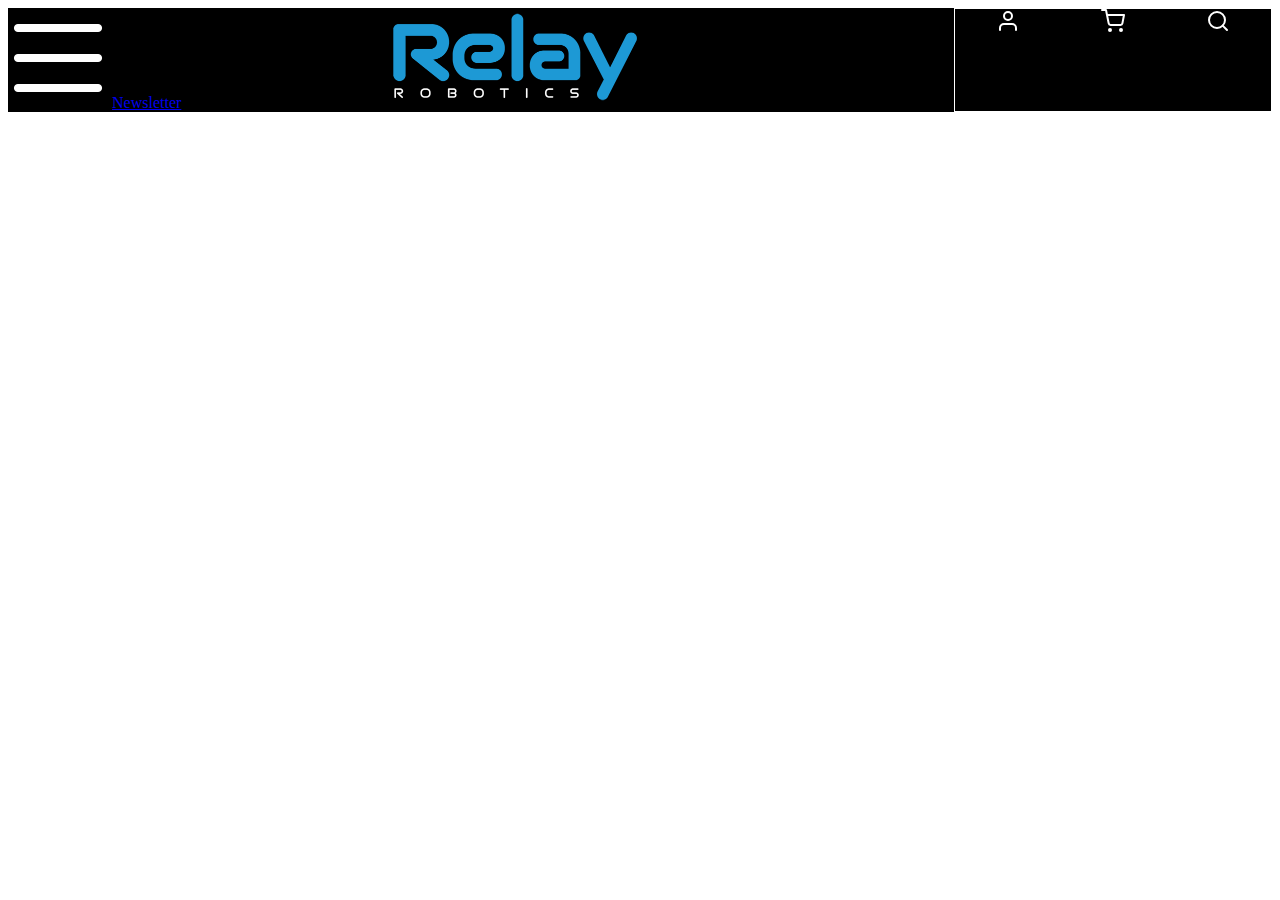
==== index.html @ feb7f536 "first commit" ====
<!DOCTYPE html>
<html lang="en">
<head>
    <meta charset="UTF-8">
    <meta name="viewport" content="width=device-width, initial-scale=1.0">
    <title>Relay Robotics</title>

    <link href="https://fonts.googleapis.com/css2?family=Raleway:wght@600&display=swap" rel="stylesheet"> 
    <link rel="preconnect" href="https://fonts.googleapis.com">
    <link rel="preconnect" href="https://fonts.gstatic.com" crossorigin>

    <link rel="stylesheet" href="css/style.css">
</head>
<body>
    <div class="nav-bar">
        <div class="nav-left">
            <!-- hamburger -->
            <img class="hamburger" src="css/images/hamburger-rounded.png" alt="hamburger-icon" />
            <!-- newsletter -->
            <a href="#">Newsletter</a>
        </div>
        <div class="nav-middle">
            <!-- logo -->
            <img class="logo" src="css/images/logo.png" alt="Logo"></img>
        </div>
        <div class="nav-right">
            <!-- profile -->
            <svg xmlns="http://www.w3.org/2000/svg" width="24" height="24" viewBox="0 0 24 24" fill="none" stroke="white" stroke-width="2" stroke-linecap="round" stroke-linejoin="round" class="feather feather-user"><path d="M20 21v-2a4 4 0 0 0-4-4H8a4 4 0 0 0-4 4v2"></path><circle cx="12" cy="7" r="4"></circle></svg>
            <!-- cart -->
            <svg xmlns="http://www.w3.org/2000/svg" width="24" height="24" viewBox="0 0 24 24" fill="none" stroke="white" stroke-width="2" stroke-linecap="round" stroke-linejoin="round" class="feather feather-shopping-cart"><circle cx="9" cy="21" r="1"></circle><circle cx="20" cy="21" r="1"></circle><path d="M1 1h4l2.68 13.39a2 2 0 0 0 2 1.61h9.72a2 2 0 0 0 2-1.61L23 6H6"></path></svg>
            <!-- search -->
            <svg xmlns="http://www.w3.org/2000/svg" width="24" height="24" viewBox="0 0 24 24" fill="none" stroke="white" stroke-width="2" stroke-linecap="round" stroke-linejoin="round" class="feather feather-search"><circle cx="11" cy="11" r="8"></circle><line x1="21" y1="21" x2="16.65" y2="16.65"></line></svg>
        </div>
    </div>
    
    <div class="inner-content">

    </div>

</body>
</html>
---- css/style.css ----
body {

}

.nav-bar {
    margin: 0;

    display: flex;
    justify-content: space-between;

    background-color: black;
}

.logo {
    width: 50%;
    height: auto;
}

.inner-content{
    background-image: url("images/homepage-background.png");
}

.nav-middle {

}

.nav-left {
    width: 25%;
}

.nav-right {
    width: 25%;

    display: flex;
    justify-content: space-around;
    border: 1px solid white;
}
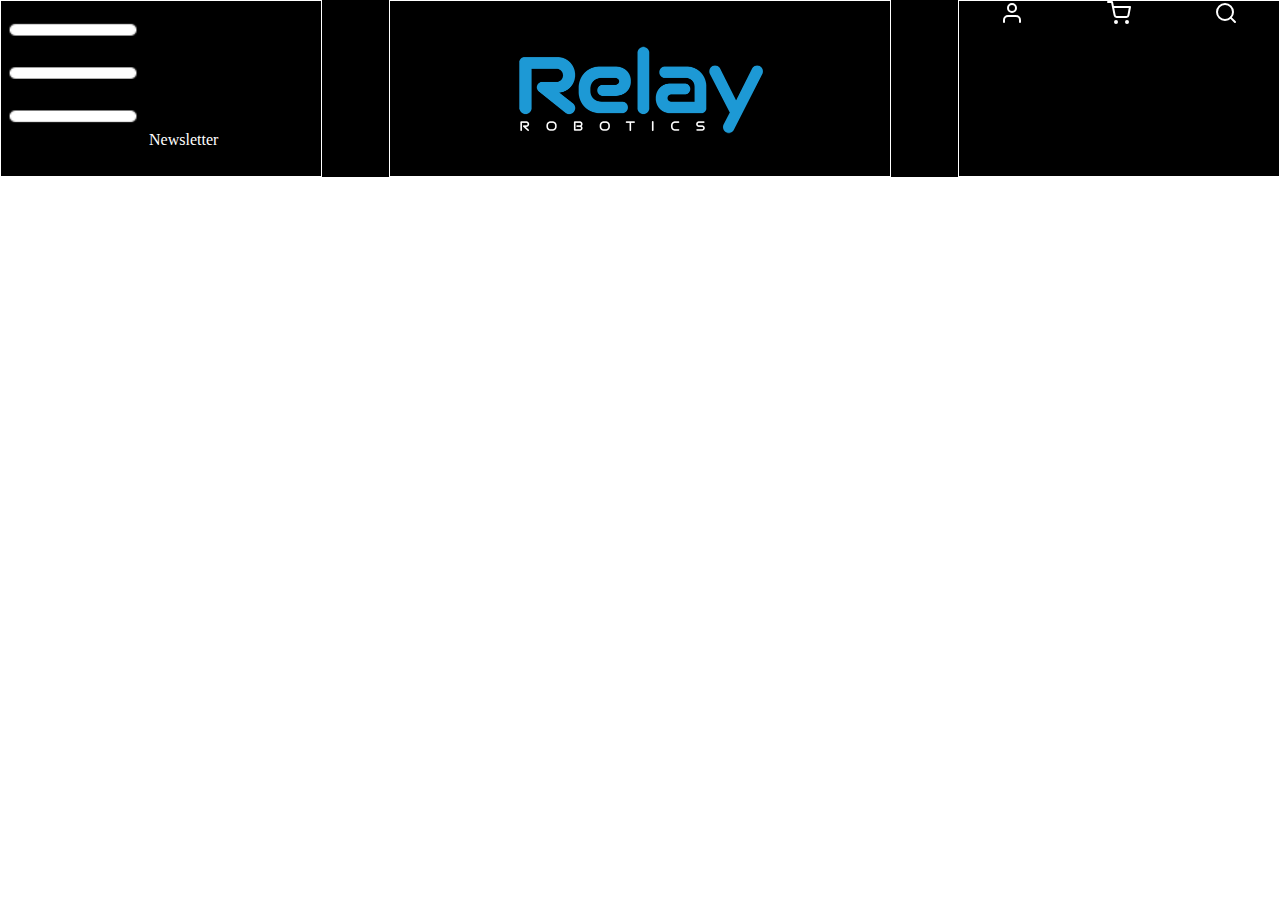
==== commit 667e0d9e: "nav bar partially complete" ====
--- a/index.html
+++ b/index.html
@@ -17,7 +17,7 @@
             <!-- hamburger -->
             <img class="hamburger" src="css/images/hamburger-rounded.png" alt="hamburger-icon" />
             <!-- newsletter -->
-            <a href="#">Newsletter</a>
+            <a class="newsletter" href="#">Newsletter</a>
         </div>
         <div class="nav-middle">
             <!-- logo -->
--- a/css/style.css
+++ b/css/style.css
@@ -1,5 +1,5 @@
 body {
-
+    margin: 0;
 }
 
 .nav-bar {
@@ -13,7 +13,8 @@
 
 .logo {
     width: 50%;
-    height: auto;
+    margin: 8% auto;
+    display: block;
 }
 
 .inner-content{
@@ -21,17 +22,35 @@
 }
 
 .nav-middle {
-
+    border: 1px solid white;
 }
 
 .nav-left {
     width: 25%;
+    border: 1px solid white;
+}
+
+.hamburger-div, .newsletter-div {
+}
+
+.newsletter {
+    color: white;
+    text-decoration: none;
+    margin: auto;
+    
+    display: inline-block;
 }
 
 .nav-right {
     width: 25%;
-
+    
     display: flex;
     justify-content: space-around;
     border: 1px solid white;
+}
+
+.hamburger {
+    display: inline-block;
+    position: relative;
+    width: 45%;
 }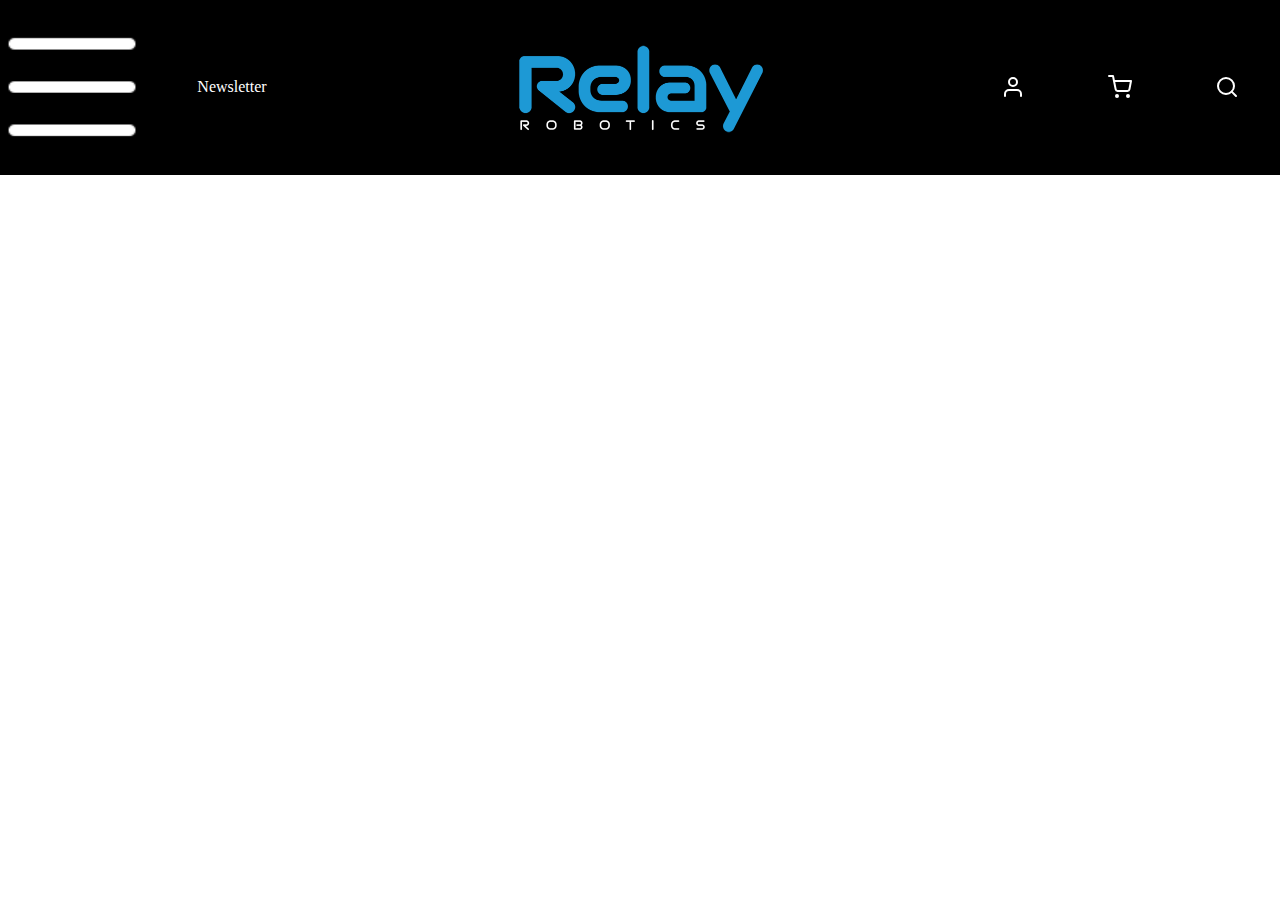
==== commit 0530d31a: "basic nav-bar spacing completed" ====
--- a/index.html
+++ b/index.html
@@ -14,22 +14,26 @@
 <body>
     <div class="nav-bar">
         <div class="nav-left">
-            <!-- hamburger -->
-            <img class="hamburger" src="css/images/hamburger-rounded.png" alt="hamburger-icon" />
-            <!-- newsletter -->
-            <a class="newsletter" href="#">Newsletter</a>
+            <div class="nav-left-inner">
+                <!-- hamburger -->
+                <img class="hamburger" src="css/images/hamburger-rounded.png" alt="hamburger-icon" />
+                <!-- newsletter -->
+                <a class="newsletter" href="#">Newsletter</a>
+            </div>
         </div>
         <div class="nav-middle">
             <!-- logo -->
             <img class="logo" src="css/images/logo.png" alt="Logo"></img>
         </div>
         <div class="nav-right">
-            <!-- profile -->
-            <svg xmlns="http://www.w3.org/2000/svg" width="24" height="24" viewBox="0 0 24 24" fill="none" stroke="white" stroke-width="2" stroke-linecap="round" stroke-linejoin="round" class="feather feather-user"><path d="M20 21v-2a4 4 0 0 0-4-4H8a4 4 0 0 0-4 4v2"></path><circle cx="12" cy="7" r="4"></circle></svg>
-            <!-- cart -->
-            <svg xmlns="http://www.w3.org/2000/svg" width="24" height="24" viewBox="0 0 24 24" fill="none" stroke="white" stroke-width="2" stroke-linecap="round" stroke-linejoin="round" class="feather feather-shopping-cart"><circle cx="9" cy="21" r="1"></circle><circle cx="20" cy="21" r="1"></circle><path d="M1 1h4l2.68 13.39a2 2 0 0 0 2 1.61h9.72a2 2 0 0 0 2-1.61L23 6H6"></path></svg>
-            <!-- search -->
-            <svg xmlns="http://www.w3.org/2000/svg" width="24" height="24" viewBox="0 0 24 24" fill="none" stroke="white" stroke-width="2" stroke-linecap="round" stroke-linejoin="round" class="feather feather-search"><circle cx="11" cy="11" r="8"></circle><line x1="21" y1="21" x2="16.65" y2="16.65"></line></svg>
+            <div class="nav-right-inner">
+                <!-- profile -->
+                <svg xmlns="http://www.w3.org/2000/svg" width="24" height="24" viewBox="0 0 24 24" fill="none" stroke="white" stroke-width="2" stroke-linecap="round" stroke-linejoin="round" class="feather feather-user"><path d="M20 21v-2a4 4 0 0 0-4-4H8a4 4 0 0 0-4 4v2"></path><circle cx="12" cy="7" r="4"></circle></svg>
+                <!-- cart -->
+                <svg xmlns="http://www.w3.org/2000/svg" width="24" height="24" viewBox="0 0 24 24" fill="none" stroke="white" stroke-width="2" stroke-linecap="round" stroke-linejoin="round" class="feather feather-shopping-cart"><circle cx="9" cy="21" r="1"></circle><circle cx="20" cy="21" r="1"></circle><path d="M1 1h4l2.68 13.39a2 2 0 0 0 2 1.61h9.72a2 2 0 0 0 2-1.61L23 6H6"></path></svg>
+                <!-- search -->
+                <svg xmlns="http://www.w3.org/2000/svg" width="24" height="24" viewBox="0 0 24 24" fill="none" stroke="white" stroke-width="2" stroke-linecap="round" stroke-linejoin="round" class="feather feather-search"><circle cx="11" cy="11" r="8"></circle><line x1="21" y1="21" x2="16.65" y2="16.65"></line></svg>
+            </div>
         </div>
     </div>
     
--- a/css/style.css
+++ b/css/style.css
@@ -21,16 +21,15 @@
     background-image: url("images/homepage-background.png");
 }
 
-.nav-middle {
-    border: 1px solid white;
+.nav-left {
+    width: 25%;
+    display: flex;
+    flex-direction: column;
+    justify-content: center;
 }
 
-.nav-left {
-    width: 25%;
-    border: 1px solid white;
-}
-
-.hamburger-div, .newsletter-div {
+.nav-left-inner {
+    display: flex;
 }
 
 .newsletter {
@@ -45,12 +44,17 @@
     width: 25%;
     
     display: flex;
-    justify-content: space-around;
-    border: 1px solid white;
+    flex-direction: column;
+    justify-content: center;
 }
 
 .hamburger {
     display: inline-block;
     position: relative;
     width: 45%;
+}
+
+.nav-right-inner {
+    display: flex;
+    justify-content: space-around;
 }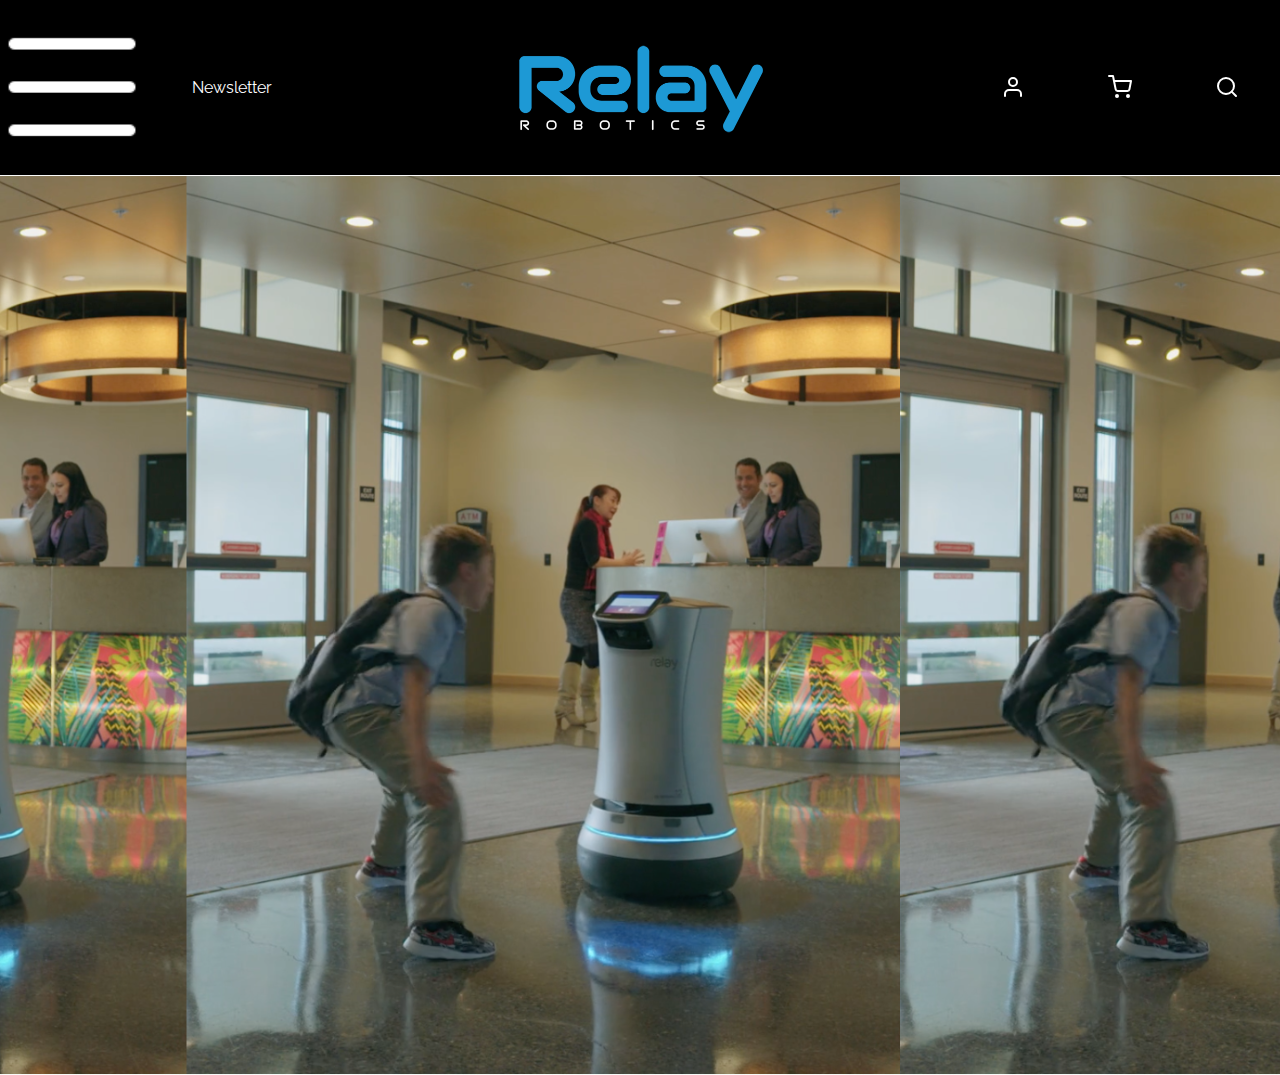
==== commit 3f80ba55: "mascot image partial update" ====
--- a/index.html
+++ b/index.html
@@ -11,6 +11,7 @@
 
     <link rel="stylesheet" href="css/style.css">
 </head>
+
 <body>
     <div class="nav-bar">
         <div class="nav-left">
--- a/css/style.css
+++ b/css/style.css
@@ -1,13 +1,20 @@
+:root {
+    --blue: #2C69B2
+    --white: #ffffff;
+  }
+
 body {
+    font-family: 'Raleway', sans-serif;
+    /* background: url("./images/homepage-background.png"); */
+    background-position: center center;
+    background-size: cover;
     margin: 0;
 }
 
 .nav-bar {
     margin: 0;
-
     display: flex;
     justify-content: space-between;
-
     background-color: black;
 }
 
@@ -18,7 +25,11 @@
 }
 
 .inner-content{
-    background-image: url("images/homepage-background.png");
+    background-image: url("images/background-img.png");
+    background-position-x: 900px;
+    width: 100%;
+    height: 100vh;
+    background-size: auto 100%;
 }
 
 .nav-left {
@@ -42,10 +53,96 @@
 
 .nav-right {
     width: 25%;
-    
     display: flex;
     flex-direction: column;
     justify-content: center;
+}
+
+button {
+    background-color: #2C69B2;
+    color: white;
+    padding: 10px;
+    border: none;
+    cursor: pointer;
+}
+
+.heading {
+    font-family: 'Raleway', sans-serif;
+    font-size: 18pt;
+    color: var(--blue);
+    font-weight: 400;
+    color: #225B87;
+}
+
+.form-container {
+    margin: 1em;
+}
+
+input[type="text"] {
+    background-color : #f4f3f3; 
+    border: none;
+    display: block;
+    width: 100%;
+    line-height: 3em;
+    margin: 0, 10px;
+    font-size: 14pt;
+  }
+
+fieldset {
+    border-color: #4996D0;
+    border-radius: 15px;
+}
+
+
+h2 {
+    font-size: 4vw;
+    font-weight: 400;
+}
+
+.pref-heading {
+    margin-top: 3em;
+}
+
+fieldset h2 {
+    font-size: 4vw;
+    font-weight: 400;
+    color: #225B87
+}
+
+#submit-button {
+    display: flex;
+    justify-content: center;
+    margin: 1.5em;
+}
+
+#submit-button button {
+    padding: 20px;
+}
+
+.validation-rules {
+    color: black;
+    opacity: 50%;
+    font-size: 10pt;
+}
+
+span {
+    color: red;
+}
+
+hr {
+    color: #ddd;
+    background-color: #ddd;
+    height: 1.5px;
+    border: none;
+    max-width: 100%;
+}
+
+#mascot-img {
+    width: 60%;
+    height: auto;
+    margin: 0 auto;
+    display: block;
+    max-width: 30%;
 }
 
 .hamburger {
@@ -57,4 +154,76 @@
 .nav-right-inner {
     display: flex;
     justify-content: space-around;
-}+}
+
+/* Checkbox Sliders */
+
+.switch {
+  position: relative;
+  display: inline-block;
+  width: 60px;
+  height: 34px;
+}
+
+/* Hide default HTML checkbox */
+.switch input {
+  opacity: 0;
+  width: 0;
+  height: 0;
+}
+
+/* The slider */
+.slider {
+  position: absolute;
+  cursor: pointer;
+  top: 0;
+  left: 0;
+  right: 0;
+  bottom: 0;
+  background-color: #ccc;
+  -webkit-transition: .4s;
+  transition: .4s;
+}
+
+.slider:before {
+  position: absolute;
+  content: "";
+  height: 26px;
+  width: 26px;
+  left: 4px;
+  bottom: 4px;
+  background-color: white;
+  -webkit-transition: .4s;
+  transition: .4s;
+}
+
+input:checked + .slider {
+  background-color: #2196F3;
+}
+
+input:focus + .slider {
+  box-shadow: 0 0 1px #2196F3;
+}
+
+input:checked + .slider:before {
+  -webkit-transform: translateX(26px);
+  -ms-transform: translateX(26px);
+  transform: translateX(26px);
+}
+
+/* Rounded sliders */
+.slider.round {
+  border-radius: 34px;
+}
+
+.slider.round:before {
+  border-radius: 50%;
+}
+
+.pref-head {
+    display: inline-block;
+}
+
+.pref-head:last-of-type {
+    padding-left: 40px;
+}
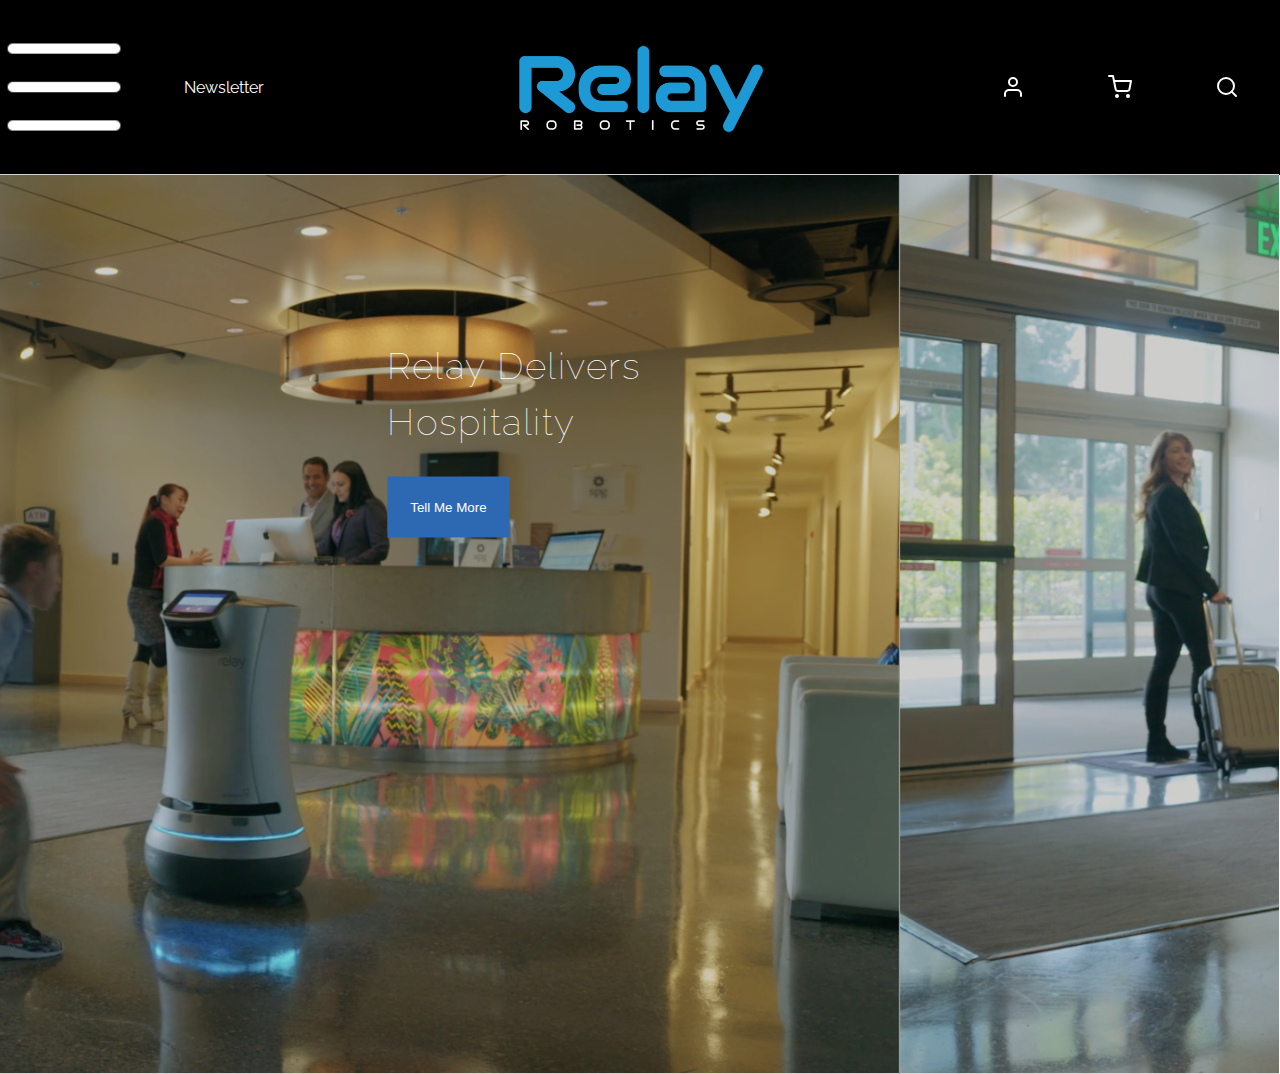
==== commit 4f45b4b1: "Homepage styling" ====
--- a/index.html
+++ b/index.html
@@ -5,7 +5,7 @@
     <meta name="viewport" content="width=device-width, initial-scale=1.0">
     <title>Relay Robotics</title>
 
-    <link href="https://fonts.googleapis.com/css2?family=Raleway:wght@600&display=swap" rel="stylesheet"> 
+    <link href="https://fonts.googleapis.com/css2?family=Raleway:wght@100;600&display=swap" rel="stylesheet"> 
     <link rel="preconnect" href="https://fonts.googleapis.com">
     <link rel="preconnect" href="https://fonts.gstatic.com" crossorigin>
 
@@ -19,7 +19,7 @@
                 <!-- hamburger -->
                 <img class="hamburger" src="css/images/hamburger-rounded.png" alt="hamburger-icon" />
                 <!-- newsletter -->
-                <a class="newsletter" href="#">Newsletter</a>
+                <a class="newsletter" href="newsletter.html">Newsletter</a>
             </div>
         </div>
         <div class="nav-middle">
@@ -39,7 +39,11 @@
     </div>
     
     <div class="inner-content">
-
+        <div class="centered-text">
+            Relay Delivers Hospitality
+            <button id="home-butt">Tell Me More</button>
+        </div>
+        
     </div>
 
 </body>
--- a/css/style.css
+++ b/css/style.css
@@ -5,7 +5,6 @@
 
 body {
     font-family: 'Raleway', sans-serif;
-    /* background: url("./images/homepage-background.png"); */
     background-position: center center;
     background-size: cover;
     margin: 0;
@@ -30,6 +29,9 @@
     width: 100%;
     height: 100vh;
     background-size: auto 100%;
+    margin: -1px;
+    box-shadow: inset 0 0 0 1000px rgba(0,0,0,.15);
+    text-align: center;
 }
 
 .nav-left {
@@ -47,7 +49,6 @@
     color: white;
     text-decoration: none;
     margin: auto;
-    
     display: inline-block;
 }
 
@@ -56,6 +57,71 @@
     display: flex;
     flex-direction: column;
     justify-content: center;
+}
+
+@media (max-width: 600px) {
+    .nav-bar {
+        margin: 0;
+        display: flex;
+        justify-content: space-between;
+        background-color: black;
+        position: relative;
+    }
+ 
+    ul {
+        list-style-type: none;
+        display: flex;
+        width: 100%;
+        padding: 0;
+    }
+    
+    .logo {
+        width: 50%;
+        margin: 8% auto;
+        display: block;
+    }
+    
+    .nav-left {
+        width:70%;
+        display: flex;
+        flex-direction: column;
+        justify-content: center;
+    }
+    
+    .nav-left-inner {
+        display: flex;
+    }
+    
+    .newsletter {
+        color: white;
+        text-decoration: none;
+        margin: auto;
+        display: inline-block;
+    }
+    
+    .nav-right {
+        width: 25%;
+        display: flex;
+        flex-direction: column;
+        justify-content: center;
+    }
+
+    .nav-right-inner {
+        display: flex;
+        justify-content: center;
+    }
+
+    img.hamburger {
+        margin-left: 15px;
+        width: 20%;
+        max-width: 30%;
+        margin: 10px;
+    }
+
+    svg {
+        margin: 5px;
+        /* position: relative; */
+    }
 }
 
 button {
@@ -88,6 +154,16 @@
     font-size: 14pt;
   }
 
+  input[type="email"] {
+    background-color : #f4f3f3; 
+    border: none;
+    display: block;
+    width: 100%;
+    line-height: 3em;
+    margin: 0, 10px;
+    font-size: 14pt;
+  }
+
 fieldset {
     border-color: #4996D0;
     border-radius: 15px;
@@ -138,17 +214,18 @@
 }
 
 #mascot-img {
-    width: 60%;
     height: auto;
     margin: 0 auto;
     display: block;
-    max-width: 30%;
+    max-width: 70%;
 }
 
 .hamburger {
     display: inline-block;
     position: relative;
-    width: 45%;
+    width: 40%;
+    max-width: 50%;
+    height: auto;
 }
 
 .nav-right-inner {
@@ -224,6 +301,33 @@
     display: inline-block;
 }
 
-.pref-head:last-of-type {
-    padding-left: 40px;
-}
+.pref-head:nth-of-type(2n - 1) {
+    padding-top: 5px;
+    padding-right: 5px;
+    float: right;
+}
+
+.centered-text {
+    color: white;
+    font-size: 28pt;
+    font-family: 'Raleway', sans-serif;
+    font-weight: 100;
+    position: absolute;
+    top: 50%;
+    left: 41%;
+    transform: translate(-50%, -50%);
+    letter-spacing: 1.5px;
+    text-align: left;
+    height: 225px;
+    width: 275px;
+    line-height: 1.5em;
+}
+
+#home-butt {
+    background-color: #2C69B2;
+    color: white;
+    padding: 23px;
+    border: none;
+    cursor: pointer;
+    margin-top: 2em;
+}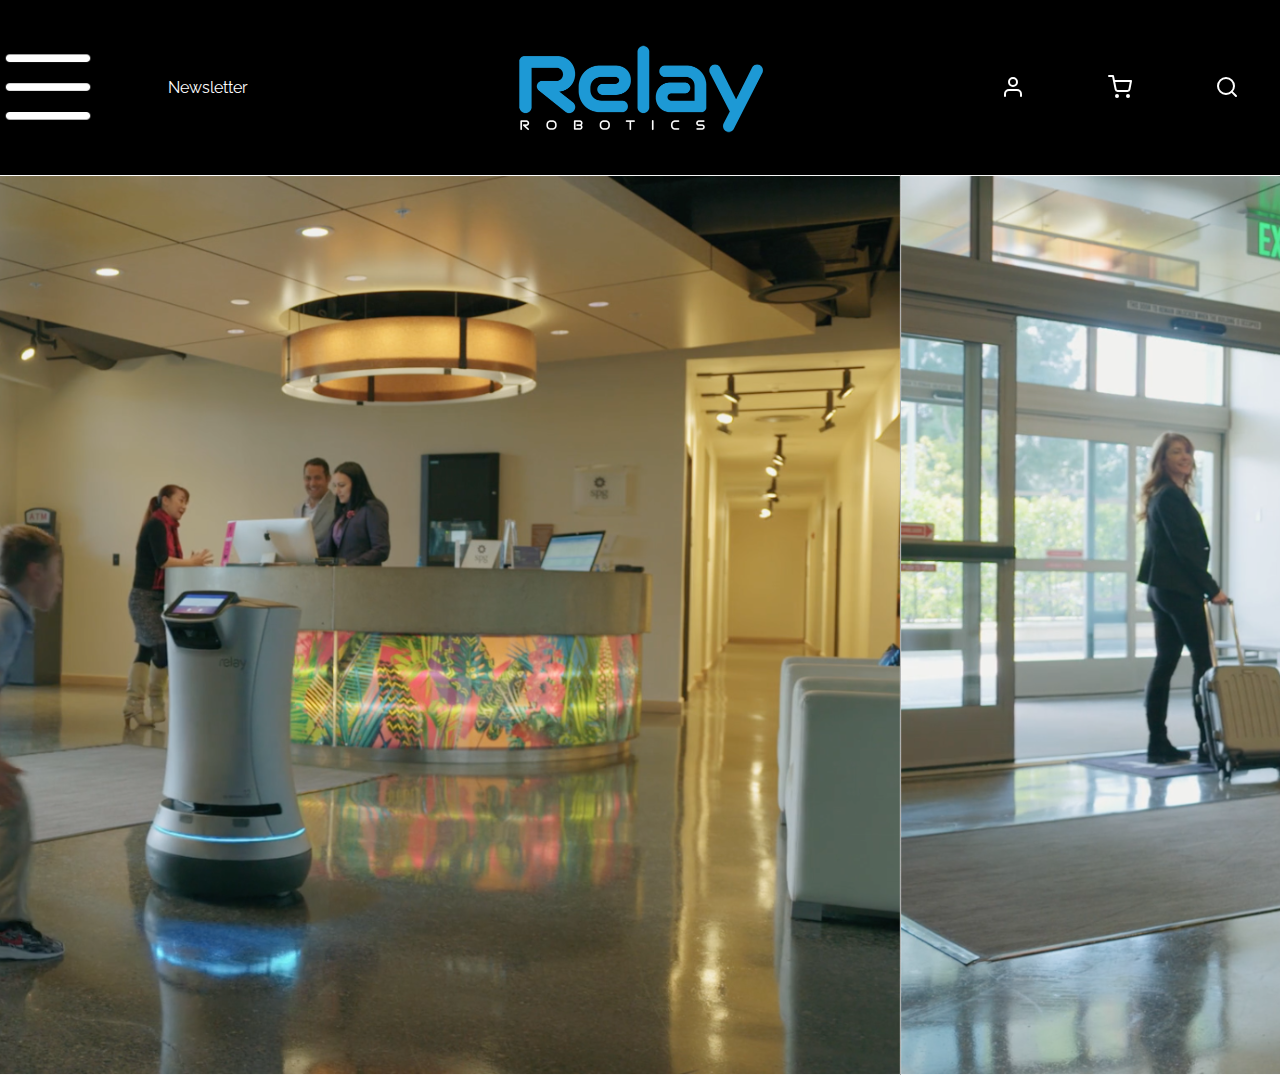
==== commit dc336388: "email domain namesuggestions" ====
--- a/index.html
+++ b/index.html
@@ -5,7 +5,7 @@
     <meta name="viewport" content="width=device-width, initial-scale=1.0">
     <title>Relay Robotics</title>
 
-    <link href="https://fonts.googleapis.com/css2?family=Raleway:wght@100;600&display=swap" rel="stylesheet"> 
+    <link href="https://fonts.googleapis.com/css2?family=Raleway:wght@600&display=swap" rel="stylesheet"> 
     <link rel="preconnect" href="https://fonts.googleapis.com">
     <link rel="preconnect" href="https://fonts.gstatic.com" crossorigin>
 
@@ -39,11 +39,7 @@
     </div>
     
     <div class="inner-content">
-        <div class="centered-text">
-            Relay Delivers Hospitality
-            <button id="home-butt">Tell Me More</button>
-        </div>
-        
+
     </div>
 
 </body>
--- a/css/style.css
+++ b/css/style.css
@@ -5,6 +5,7 @@
 
 body {
     font-family: 'Raleway', sans-serif;
+    /* background: url("./images/homepage-background.png"); */
     background-position: center center;
     background-size: cover;
     margin: 0;
@@ -29,9 +30,6 @@
     width: 100%;
     height: 100vh;
     background-size: auto 100%;
-    margin: -1px;
-    box-shadow: inset 0 0 0 1000px rgba(0,0,0,.15);
-    text-align: center;
 }
 
 .nav-left {
@@ -49,6 +47,7 @@
     color: white;
     text-decoration: none;
     margin: auto;
+    
     display: inline-block;
 }
 
@@ -82,10 +81,11 @@
     }
     
     .nav-left {
-        width:70%;
+        width: 50%;
         display: flex;
         flex-direction: column;
         justify-content: center;
+
     }
     
     .nav-left-inner {
@@ -97,6 +97,7 @@
         text-decoration: none;
         margin: auto;
         display: inline-block;
+        position: absolute;
     }
     
     .nav-right {
@@ -104,6 +105,7 @@
         display: flex;
         flex-direction: column;
         justify-content: center;
+
     }
 
     .nav-right-inner {
@@ -111,11 +113,8 @@
         justify-content: center;
     }
 
-    img.hamburger {
-        margin-left: 15px;
-        width: 20%;
-        max-width: 30%;
-        margin: 10px;
+    .hamburger {
+        margin: 15px;
     }
 
     svg {
@@ -223,7 +222,7 @@
 .hamburger {
     display: inline-block;
     position: relative;
-    width: 40%;
+    width: 30%;
     max-width: 50%;
     height: auto;
 }
@@ -307,27 +306,6 @@
     float: right;
 }
 
-.centered-text {
-    color: white;
-    font-size: 28pt;
-    font-family: 'Raleway', sans-serif;
-    font-weight: 100;
-    position: absolute;
-    top: 50%;
-    left: 41%;
-    transform: translate(-50%, -50%);
-    letter-spacing: 1.5px;
-    text-align: left;
-    height: 225px;
-    width: 275px;
-    line-height: 1.5em;
-}
-
-#home-butt {
-    background-color: #2C69B2;
-    color: white;
-    padding: 23px;
-    border: none;
-    cursor: pointer;
-    margin-top: 2em;
-}+.autocomplete {
+    color: gray;
+}
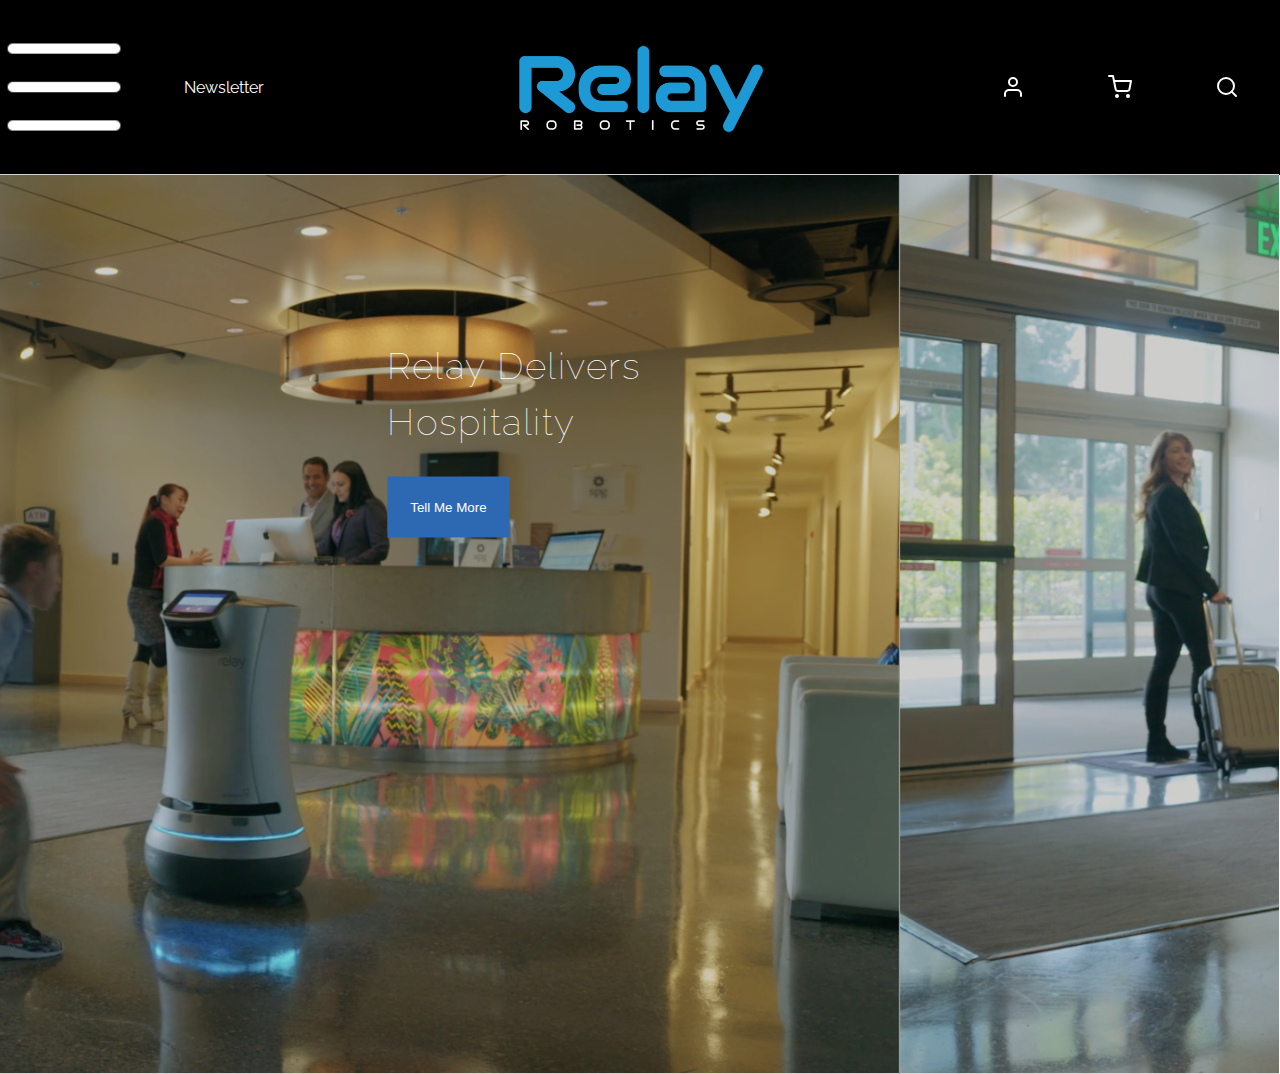
==== commit c63e15e9: "resolved merge conflicts" ====
--- a/index.html
+++ b/index.html
@@ -5,7 +5,7 @@
     <meta name="viewport" content="width=device-width, initial-scale=1.0">
     <title>Relay Robotics</title>
 
-    <link href="https://fonts.googleapis.com/css2?family=Raleway:wght@600&display=swap" rel="stylesheet"> 
+    <link href="https://fonts.googleapis.com/css2?family=Raleway:wght@100;600&display=swap" rel="stylesheet"> 
     <link rel="preconnect" href="https://fonts.googleapis.com">
     <link rel="preconnect" href="https://fonts.gstatic.com" crossorigin>
 
@@ -39,7 +39,11 @@
     </div>
     
     <div class="inner-content">
-
+        <div class="centered-text">
+            Relay Delivers Hospitality
+            <button id="home-butt">Tell Me More</button>
+        </div>
+        
     </div>
 
 </body>
--- a/css/style.css
+++ b/css/style.css
@@ -5,7 +5,6 @@
 
 body {
     font-family: 'Raleway', sans-serif;
-    /* background: url("./images/homepage-background.png"); */
     background-position: center center;
     background-size: cover;
     margin: 0;
@@ -30,6 +29,9 @@
     width: 100%;
     height: 100vh;
     background-size: auto 100%;
+    margin: -1px;
+    box-shadow: inset 0 0 0 1000px rgba(0,0,0,.15);
+    text-align: center;
 }
 
 .nav-left {
@@ -47,7 +49,6 @@
     color: white;
     text-decoration: none;
     margin: auto;
-    
     display: inline-block;
 }
 
@@ -81,11 +82,10 @@
     }
     
     .nav-left {
-        width: 50%;
+        width:70%;
         display: flex;
         flex-direction: column;
         justify-content: center;
-
     }
     
     .nav-left-inner {
@@ -97,7 +97,6 @@
         text-decoration: none;
         margin: auto;
         display: inline-block;
-        position: absolute;
     }
     
     .nav-right {
@@ -105,7 +104,6 @@
         display: flex;
         flex-direction: column;
         justify-content: center;
-
     }
 
     .nav-right-inner {
@@ -113,8 +111,11 @@
         justify-content: center;
     }
 
-    .hamburger {
-        margin: 15px;
+    img.hamburger {
+        margin-left: 15px;
+        width: 20%;
+        max-width: 30%;
+        margin: 10px;
     }
 
     svg {
@@ -222,7 +223,7 @@
 .hamburger {
     display: inline-block;
     position: relative;
-    width: 30%;
+    width: 40%;
     max-width: 50%;
     height: auto;
 }
@@ -309,3 +310,27 @@
 .autocomplete {
     color: gray;
 }
+.centered-text {
+    color: white;
+    font-size: 28pt;
+    font-family: 'Raleway', sans-serif;
+    font-weight: 100;
+    position: absolute;
+    top: 50%;
+    left: 41%;
+    transform: translate(-50%, -50%);
+    letter-spacing: 1.5px;
+    text-align: left;
+    height: 225px;
+    width: 275px;
+    line-height: 1.5em;
+}
+
+#home-butt {
+    background-color: #2C69B2;
+    color: white;
+    padding: 23px;
+    border: none;
+    cursor: pointer;
+    margin-top: 2em;
+}
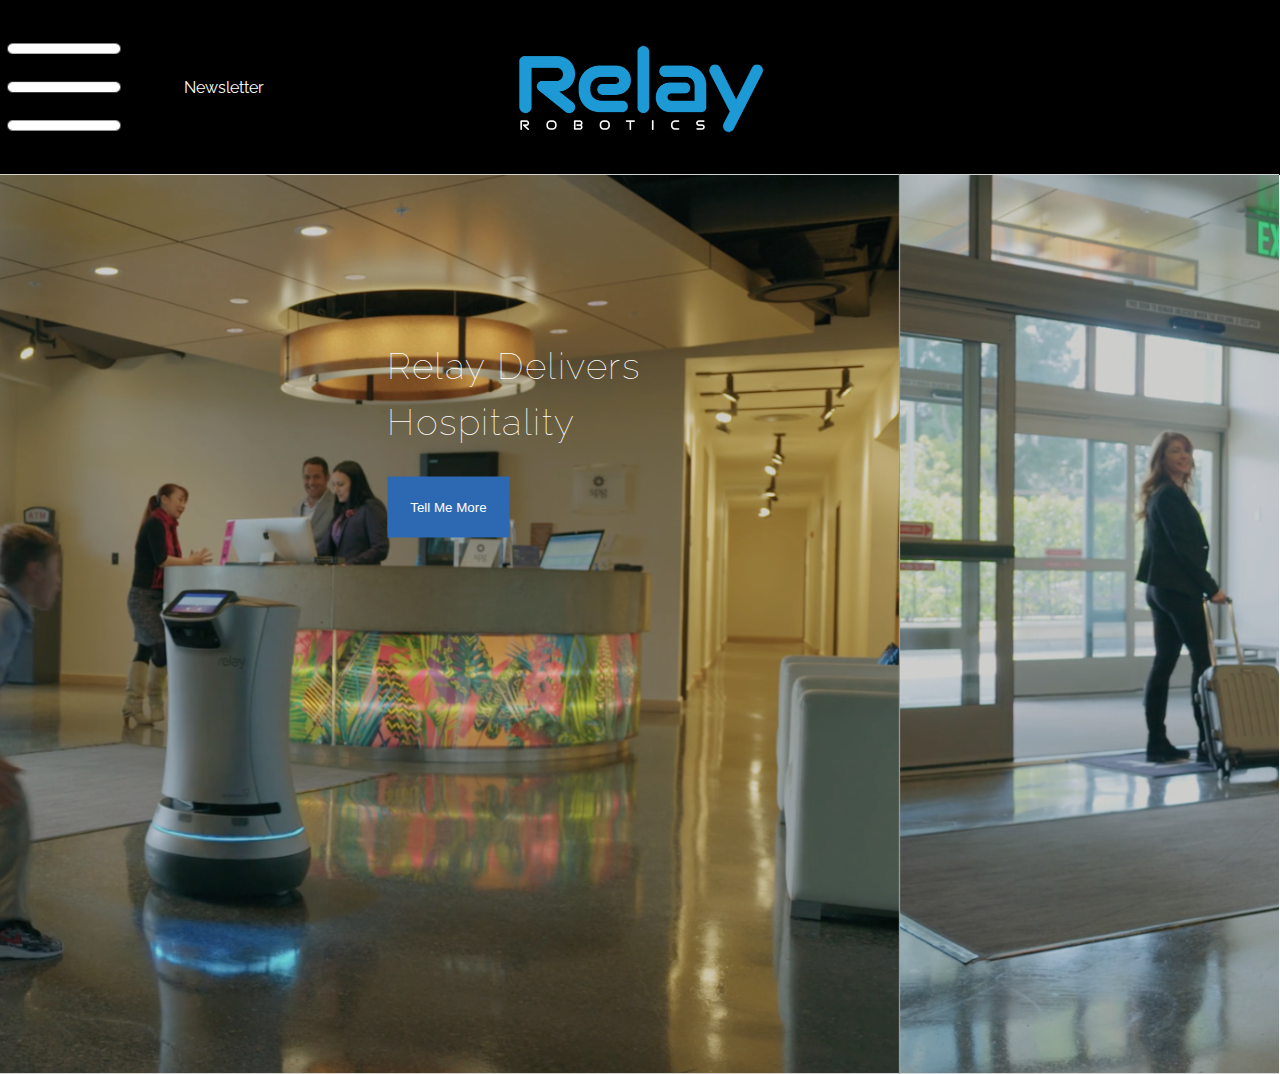
==== commit 056eeb73: "Icons removed from home" ====
--- a/index.html
+++ b/index.html
@@ -29,11 +29,11 @@
         <div class="nav-right">
             <div class="nav-right-inner">
                 <!-- profile -->
-                <svg xmlns="http://www.w3.org/2000/svg" width="24" height="24" viewBox="0 0 24 24" fill="none" stroke="white" stroke-width="2" stroke-linecap="round" stroke-linejoin="round" class="feather feather-user"><path d="M20 21v-2a4 4 0 0 0-4-4H8a4 4 0 0 0-4 4v2"></path><circle cx="12" cy="7" r="4"></circle></svg>
+                <svg xmlns="http://www.w3.org/2000/svg" width="24" height="24" viewBox="0 0 24 24" fill="none" stroke="black" stroke-width="2" stroke-linecap="round" stroke-linejoin="round" class="feather feather-user"><path d="M20 21v-2a4 4 0 0 0-4-4H8a4 4 0 0 0-4 4v2"></path><circle cx="12" cy="7" r="4"></circle></svg>
                 <!-- cart -->
-                <svg xmlns="http://www.w3.org/2000/svg" width="24" height="24" viewBox="0 0 24 24" fill="none" stroke="white" stroke-width="2" stroke-linecap="round" stroke-linejoin="round" class="feather feather-shopping-cart"><circle cx="9" cy="21" r="1"></circle><circle cx="20" cy="21" r="1"></circle><path d="M1 1h4l2.68 13.39a2 2 0 0 0 2 1.61h9.72a2 2 0 0 0 2-1.61L23 6H6"></path></svg>
+                <svg xmlns="http://www.w3.org/2000/svg" width="24" height="24" viewBox="0 0 24 24" fill="none" stroke="black" stroke-width="2" stroke-linecap="round" stroke-linejoin="round" class="feather feather-shopping-cart"><circle cx="9" cy="21" r="1"></circle><circle cx="20" cy="21" r="1"></circle><path d="M1 1h4l2.68 13.39a2 2 0 0 0 2 1.61h9.72a2 2 0 0 0 2-1.61L23 6H6"></path></svg>
                 <!-- search -->
-                <svg xmlns="http://www.w3.org/2000/svg" width="24" height="24" viewBox="0 0 24 24" fill="none" stroke="white" stroke-width="2" stroke-linecap="round" stroke-linejoin="round" class="feather feather-search"><circle cx="11" cy="11" r="8"></circle><line x1="21" y1="21" x2="16.65" y2="16.65"></line></svg>
+                <svg xmlns="http://www.w3.org/2000/svg" width="24" height="24" viewBox="0 0 24 24" fill="none" stroke="black" stroke-width="2" stroke-linecap="round" stroke-linejoin="round" class="feather feather-search"><circle cx="11" cy="11" r="8"></circle><line x1="21" y1="21" x2="16.65" y2="16.65"></line></svg>
             </div>
         </div>
     </div>
